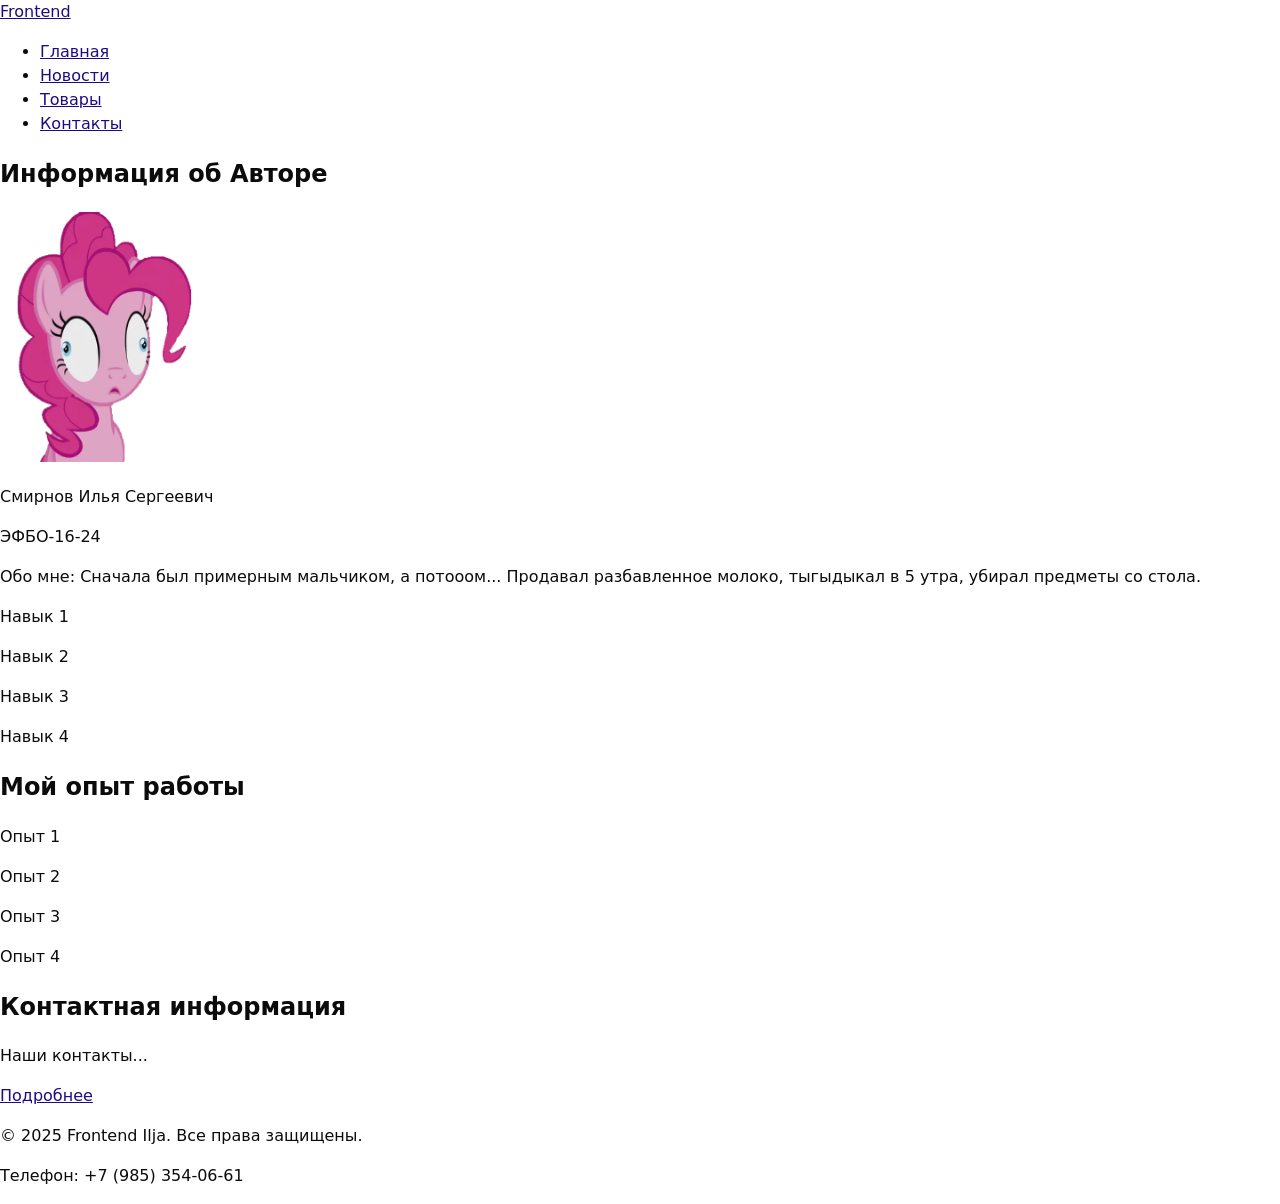
==== index.html @ 1b041d5d "init project" ====
<!DOCTYPE html>
<html lang="ru">
  <head>
    <meta charset="UTF-8" />
    <meta name="viewport" content="width=device-width, initial-scale=1.0" />
    <title>Главная - Front</title>
    <meta
      name="description"
      content="Заглушка описания главной страницы сайта"
    />
    <link rel="icon" href="assets/favicon.ico" type="image/x-icon" />
    <script src="js/main.js"></script>
    <link rel="stylesheet" href="css/styles.css" />
  </head>
  <body>
    <header class="site-header">
      <a href="/">Frontend</a>
      <nav>
        <ul>
          <li><a href="index.html">Главная</a></li>
          <li><a href="news.html">Новости</a></li>
          <li><a href="goods.html">Товары</a></li>
          <li><a href="contacts.html">Контакты</a></li>
        </ul>
      </nav>
    </header>
    <main>
      <section id="services">
        <h2>Информация об Авторе</h2>
        <img
          src="assets/images/Me.png"
          alt="Фото автора"
          width="200"
          height="250"
        />
        <p>Смирнов Илья Сергеевич</p>
        <p>ЭФБО-16-24</p>
        <p>
          Обо мне: Сначала был примерным мальчиком, а потооом... Продавал
          разбавленное молоко, тыгыдыкал в 5 утра, убирал предметы со стола.
        </p>
      </section>

      <section>
        <p>Навык 1</p>
        <p>Навык 2</p>
        <p>Навык 3</p>
        <p>Навык 4</p>
      </section>
      <section>
        <h2>Мой опыт работы</h2>
        <p>Опыт 1</p>
        <p>Опыт 2</p>
        <p>Опыт 3</p>
        <p>Опыт 4</p>
      </section>
      <section id="contacts">
        <h2>Контактная информация</h2>
        <p>Наши контакты...</p>
        <a href="contacts.html">Подробнее</a>
      </section>
    </main>
    <footer>
      <p>&copy; 2025 Frontend Ilja. Все права защищены.</p>
      <p>Телефон: +7 (985) 354-06-61</p>
    </footer>
  </body>
</html>
---- css/styles.css ----
dialog {
  padding: 1.25rem;
  border: none;
  border-radius: 12px;
}
dialog::backdrop {
  background: rgba(0, 0, 0, 0.5);
}

.form-actions {
  display: flex;
  gap: 0.5rem;
  margin-top: 1rem;
}

:root {
  --color-bg: #ffffff;
  --color-fg: #0b0b0b;
  --color-primary: #3711c44f;
  --color-danger: #ff00bf;
  --font-body: system-ui, -apple-system, "Segoe UI", Roboto, Arial, sans-serif;
  --space-1: 4px;
  --space-2: 8px;
  --space-3: 16px;
  --space-4: 24px;
  --space5: 40px;
  --radius: 12px;
  --shadow: 0 1px 2px rgba(0, 0, 0, 0.08), 0 8px 24px rgba(0, 0, 0, 0.08);
  color-scheme: light;
}

body.theme-dark {
  --color-bg: #0b0b0b;
  --color-fg: #f5f5f5;
  --color-muted: #aaa;
  --color-primary: #6aa2ff;
}
a {
  color: var(--color);
}
a:link {
  color: #200a84;
}

a:visited {
  color: #18d3ca;
}

a:hover {
  color: #ffffff;
}

a:active {
  color: #4400ff;
}

:where(a, button, input, select, textarea):focus-visible {
  outline: 2px solid var(--color-primary);
  outline-offset: 2px;
}

:disabled,
[aria-disabled="true"] {
  opacity: 0.6;
  cursor: not-allowed;
}
html {
  scroll-behavior: smooth;
}
:target {
  outline: 2px dashed var(--color-primary);
  outline-offset: 4px;
}

* {
  box-sizing: border-box;
}
html,
body {
  margin: 0;
  padding: 0;
}

body {
  background: var(--color-bg);
  color: var(--color-fg);
  font-family: var(--font-body);
  line-height: 1.5;
}

.container {
  width: min(100% - 2 * var(--space-4), 1120px);
  margin-inline: auto;
}

.section {
  padding-block: var(--space-5);
}

.section__title {
  margin: 0 0 var(--space-3);
}

body.theme-dark {
  color-scheme: dark;
}
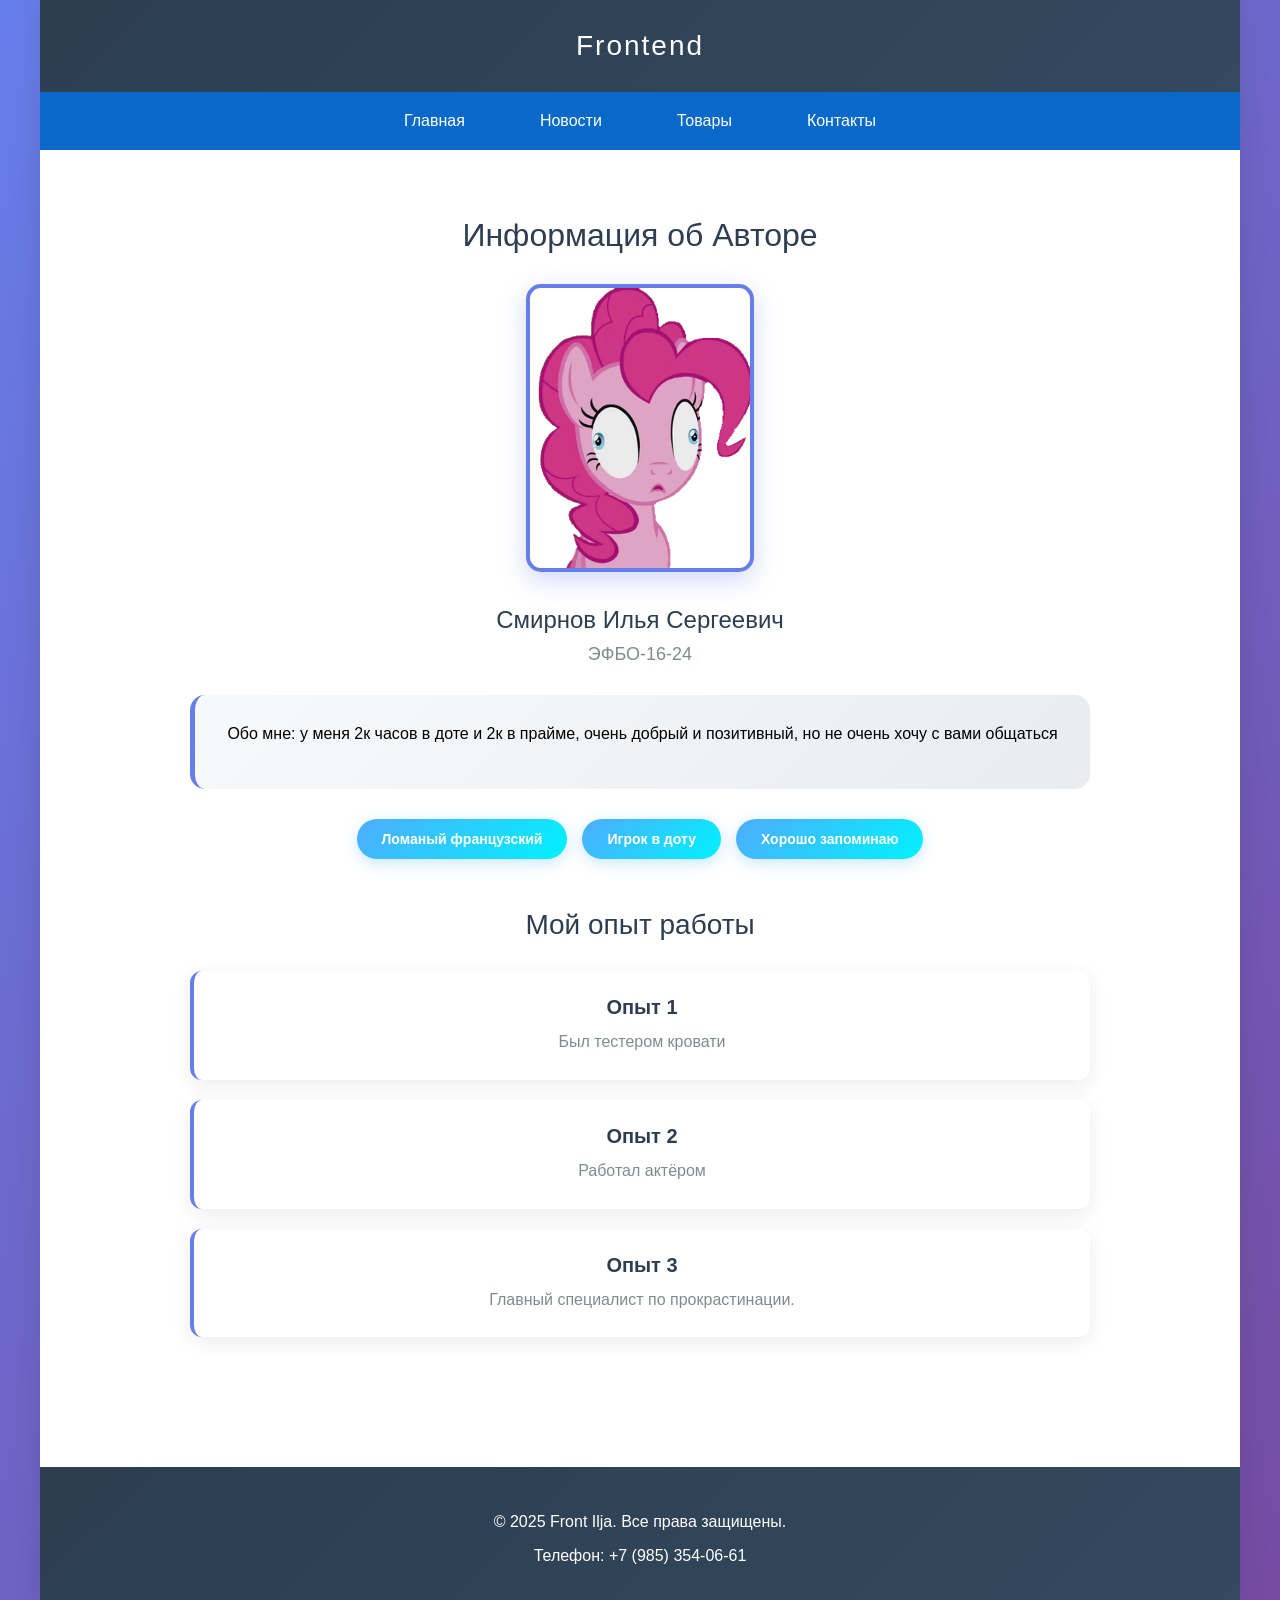
==== commit 6279ac9d: "perfoming practice 8" ====
--- a/index.html
+++ b/index.html
@@ -3,66 +3,77 @@
   <head>
     <meta charset="UTF-8" />
     <meta name="viewport" content="width=device-width, initial-scale=1.0" />
-    <title>Главная - Front</title>
+    <title>Главная - Front Ilja</title>
     <meta
       name="description"
-      content="Заглушка описания главной страницы сайта"
+      content="Сайт Смирнова Ильи"
     />
     <link rel="icon" href="assets/favicon.ico" type="image/x-icon" />
     <script src="js/main.js"></script>
     <link rel="stylesheet" href="css/styles.css" />
   </head>
   <body>
-    <header class="site-header">
-      <a href="/">Frontend</a>
-      <nav>
-        <ul>
-          <li><a href="index.html">Главная</a></li>
-          <li><a href="news.html">Новости</a></li>
-          <li><a href="goods.html">Товары</a></li>
-          <li><a href="contacts.html">Контакты</a></li>
+    <div class="page-container">
+      <div class="logo" href="index.html">Frontend</div>
+      <div class="nav">
+        <ul class="nav-list">
+          <li class="nav-item">
+            <a class="nav-link" href="index.html">Главная</a>
+          </li>
+          <li class="nav-item">
+            <a class="nav-link" href="news.html">Новости</a>
+          </li>
+          <li class="nav-item">
+            <a class="nav-link" href="goods.html">Товары</a>
+          </li>
+          <li class="nav-item">
+            <a class="nav-link" href="contacts.html">Контакты</a>
+          </li>
         </ul>
-      </nav>
-    </header>
-    <main>
-      <section id="services">
-        <h2>Информация об Авторе</h2>
+      </div>
+      <div class="content">
+      <div class="profile-header">
+        <h2 class="profile-title">Информация об Авторе</h2>
         <img
+          class="profile-photo"
           src="assets/images/Me.png"
           alt="Фото автора"
           width="200"
           height="250"
         />
-        <p>Смирнов Илья Сергеевич</p>
-        <p>ЭФБО-16-24</p>
-        <p>
-          Обо мне: Сначала был примерным мальчиком, а потооом... Продавал
-          разбавленное молоко, тыгыдыкал в 5 утра, убирал предметы со стола.
+        <div class="profile-name">Смирнов Илья Сергеевич</div>
+        <div class="profile-group">ЭФБО-16-24</div>
+        <div class="about-me">
+          Обо мне: у меня 2к часов в доте и 2к в прайме, очень добрый и позитивный,           
+            но не очень хочу с вами общаться
         </p>
-      </section>
-
-      <section>
-        <p>Навык 1</p>
-        <p>Навык 2</p>
-        <p>Навык 3</p>
-        <p>Навык 4</p>
-      </section>
-      <section>
-        <h2>Мой опыт работы</h2>
-        <p>Опыт 1</p>
-        <p>Опыт 2</p>
-        <p>Опыт 3</p>
-        <p>Опыт 4</p>
-      </section>
-      <section id="contacts">
-        <h2>Контактная информация</h2>
-        <p>Наши контакты...</p>
-        <a href="contacts.html">Подробнее</a>
-      </section>
-    </main>
-    <footer>
-      <p>&copy; 2025 Frontend Ilja. Все права защищены.</p>
-      <p>Телефон: +7 (985) 354-06-61</p>
-    </footer>
+      </div>
+      <div class="skills-container">
+        <div class="skill-tag">Ломаный французский</div>
+        <div class="skill-tag">Игрок в доту</div>
+        <div class="skill-tag">Хорошо запоминаю</div>
+      </div>
+      <div class="experience-section">
+        <h2 class="section-title">Мой опыт работы</h2>
+        <div class="experience-card">
+          <h3 class="experience-title">Опыт 1</h3>
+          <p class="experience-desc">Был тестером кровати</p>
+        </div>
+        <div class="experience-card">
+          <h3 class="experience-title">Опыт 2</h3>
+          <p class="experience-desc">Работал актёром</p>
+        </div>
+        <div class="experience-card">
+          <h3 class="experience-title">Опыт 3</h3>
+          <p class="experience-desc">Главный специалист по прокрастинации.</p>
+        </div>
+      </div>
+      </div>
+      </div>
+      <div class="footer">
+        <p>&copy; 2025 Front Ilja. Все права защищены.</p>
+        <p>Телефон: +7 (985) 354-06-61</p>
+      </div>
+    </div>
   </body>
-</html>
+</html>
--- a/css/styles.css
+++ b/css/styles.css
@@ -1,106 +1,211 @@
-dialog {
-  padding: 1.25rem;
-  border: none;
+body {
+  font-family: "Segoe UI", Tahoma, Geneva, Verdana, sans-serif;
+  margin: 0;
+  padding: 0;
+  background: linear-gradient(135deg, #667eea 0%, #764ba2 100%);
+  min-height: 100vh;
+}
+.page-container {
+  max-width: 1200px;
+  margin: 0 auto;
+  background: white;
+  min-height: 100vh;
+  box-shadow: 0 0 30px rgba(0, 0, 0, 0.1);
+}
+.logo {
+  background: linear-gradient(135deg, #2c3e50 0%, #34495e 100%);
+  color: white;
+  text-align: center;
+  padding: 30px;
+  font-size: 28px;
+  font-weight: 300;
+  letter-spacing: 2px;
+}
+.nav {
+  background: #0869ca;
+  padding: 20px 0;
+}
+.nav-list {
+  list-style: none;
+  margin: 0;
+  padding: 0;
+  display: flex;
+  justify-content: center;
+  gap: 25px;
+}
+.nav-item {
+  margin: 0;
+}
+.nav-link {
+  color: white;
+  text-decoration: none;
+  padding: 12px 25px;
+  border-radius: 25px;
+  transition: all 0.3s ease;
+  font-weight: 500;
+}
+.nav-link:hover {
+  background: rgba(255, 255, 255, 0.1);
+  transform: translateY(-2px);
+}
+.content {
+  padding: 40px;
+  max-width: 900px;
+  margin: 0 auto;
+}
+.profile-header {
+  text-align: center;
+  margin-bottom: 40px;
+}
+.profile-title {
+  font-size: 32px;
+  color: #2c3e50;
+  margin-bottom: 10px;
+  font-weight: 300;
+}
+.profile-photo {
+  width: 220px;
+  height: 280px;
+  border-radius: 15px;
+  object-fit: cover;
+  margin: 20px auto;
+  border: 4px solid #667eea;
+  box-shadow: 0 8px 25px rgba(102, 126, 234, 0.3);
+}
+.profile-name {
+  font-size: 24px;
+  color: #2c3e50;
+  margin: 10px 0;
+  font-weight: 500;
+}
+.profile-group {
+  font-size: 18px;
+  color: #7f8c8d;
+  margin: 5px 0;
+}
+.about-me {
+  background: linear-gradient(135deg, #f8f9fa 0%, #e9ecef 100%);
+  padding: 25px;
+  border-radius: 15px;
+  margin: 30px 0;
+  border-left: 5px solid #667eea;
+  font-size: 16px;
+  line-height: 1.8;
+}
+.skills-container {
+  display: flex;
+  justify-content: center;
+  flex-wrap: wrap;
+  gap: 15px;
+  margin: 30px 0;
+}
+.skill-tag {
+  background: linear-gradient(135deg, #4facfe 0%, #00f2fe 100%);
+  color: white;
+  padding: 12px 25px;
+  border-radius: 25px;
+  font-weight: 600;
+  font-size: 14px;
+  box-shadow: 0 4px 15px rgba(79, 172, 254, 0.3);
+  transition: all 0.3s ease;
+}
+.skill-tag:hover {
+  transform: translateY(-3px);
+  box-shadow: 0 6px 20px rgba(79, 172, 254, 0.4);
+}
+.experience-section {
+  margin-top: 50px;
+}
+.section-title {
+  font-size: 28px;
+  color: #2c3e50;
+  text-align: center;
+  margin-bottom: 30px;
+  font-weight: 300;
+}
+.experience-card {
+  background: white;
+  padding: 25px;
+  margin: 20px 0;
   border-radius: 12px;
-}
-dialog::backdrop {
-  background: rgba(0, 0, 0, 0.5);
-}
-
-.form-actions {
-  display: flex;
-  gap: 0.5rem;
-  margin-top: 1rem;
-}
-
-:root {
-  --color-bg: #ffffff;
-  --color-fg: #0b0b0b;
-  --color-primary: #3711c44f;
-  --color-danger: #ff00bf;
-  --font-body: system-ui, -apple-system, "Segoe UI", Roboto, Arial, sans-serif;
-  --space-1: 4px;
-  --space-2: 8px;
-  --space-3: 16px;
-  --space-4: 24px;
-  --space5: 40px;
-  --radius: 12px;
-  --shadow: 0 1px 2px rgba(0, 0, 0, 0.08), 0 8px 24px rgba(0, 0, 0, 0.08);
-  color-scheme: light;
-}
-
-body.theme-dark {
-  --color-bg: #0b0b0b;
-  --color-fg: #f5f5f5;
-  --color-muted: #aaa;
-  --color-primary: #6aa2ff;
-}
-a {
-  color: var(--color);
-}
-a:link {
-  color: #200a84;
-}
-
-a:visited {
-  color: #18d3ca;
-}
-
-a:hover {
-  color: #ffffff;
-}
-
-a:active {
-  color: #4400ff;
-}
-
-:where(a, button, input, select, textarea):focus-visible {
-  outline: 2px solid var(--color-primary);
-  outline-offset: 2px;
-}
-
-:disabled,
-[aria-disabled="true"] {
-  opacity: 0.6;
-  cursor: not-allowed;
-}
-html {
-  scroll-behavior: smooth;
-}
-:target {
-  outline: 2px dashed var(--color-primary);
-  outline-offset: 4px;
-}
-
-* {
-  box-sizing: border-box;
-}
-html,
-body {
-  margin: 0;
-  padding: 0;
-}
-
-body {
-  background: var(--color-bg);
-  color: var(--color-fg);
-  font-family: var(--font-body);
-  line-height: 1.5;
-}
-
-.container {
-  width: min(100% - 2 * var(--space-4), 1120px);
-  margin-inline: auto;
-}
-
-.section {
-  padding-block: var(--space-5);
-}
-
-.section__title {
-  margin: 0 0 var(--space-3);
-}
-
-body.theme-dark {
-  color-scheme: dark;
-}
+  box-shadow: 0 5px 20px rgba(0, 0, 0, 0.08);
+  border-left: 4px solid #667eea;
+  transition: transform 0.3s ease;
+}
+.experience-card:hover {
+  transform: translateX(5px);
+}
+.experience-title {
+  font-size: 20px;
+  color: #2c3e50;
+  margin: 0 0 10px 0;
+  font-weight: 600;
+}
+.experience-desc {
+  color: #7f8c8d;
+  line-height: 1.6;
+  margin: 0;
+}
+.footer {
+  background: linear-gradient(135deg, #2c3e50 0%, #34495e 100%);
+  color: white;
+  text-align: center;
+  padding: 30px;
+  margin-top: 50px;
+}
+.news-card {
+  background: linear-gradient(135deg, #f8f9fa 0%, #e9ecef 100%);
+  padding: 25px;
+  border-radius: 15px;
+  margin: 30px;
+  border-left: 5px solid #667eea;
+  font-size: 16px;
+  line-height: 1.8;
+}
+.good-photo {
+  width: 220px;
+  height: 280px;
+  border-radius: 15px;
+  object-fit: cover;
+  margin: 20px auto;
+  border: 4px solid #667eea;
+  box-shadow: 0 8px 25px rgba(102, 126, 234, 0.3);
+}
+.good-price {
+  font-size: 18px;
+  color: rgb(153, 17, 17);
+}
+.good-card {
+  width: 220px;
+  border-bottom: 2px solid rgb(0, 113, 165);
+}
+.pochta {
+  background: linear-gradient(135deg, #f8f9fa 0%, #e9ecef 100%);
+  padding: 25px;
+  border-radius: 15px;
+  margin: 30px;
+  border-left: 5px solid #667eea;
+  font-size: 16px;
+  line-height: 1.8;
+}
+.telephone {
+  background: linear-gradient(135deg, #f8f9fa 0%, #e9ecef 100%);
+  padding: 25px;
+  border-radius: 15px;
+  margin: 30px;
+  border-left: 5px solid #667eea;
+  font-size: 16px;
+  line-height: 1.8;
+}
+.contact-title {
+  font-size: 20px;
+  color: #2c3e50;
+  margin: 0 0 10px 0;
+  font-weight: 600;
+}
+.main-title {
+  font-size: 20px;
+  color: #2c3e50;
+  margin: 0 0 10px 0;
+  font-weight: 600;
+}
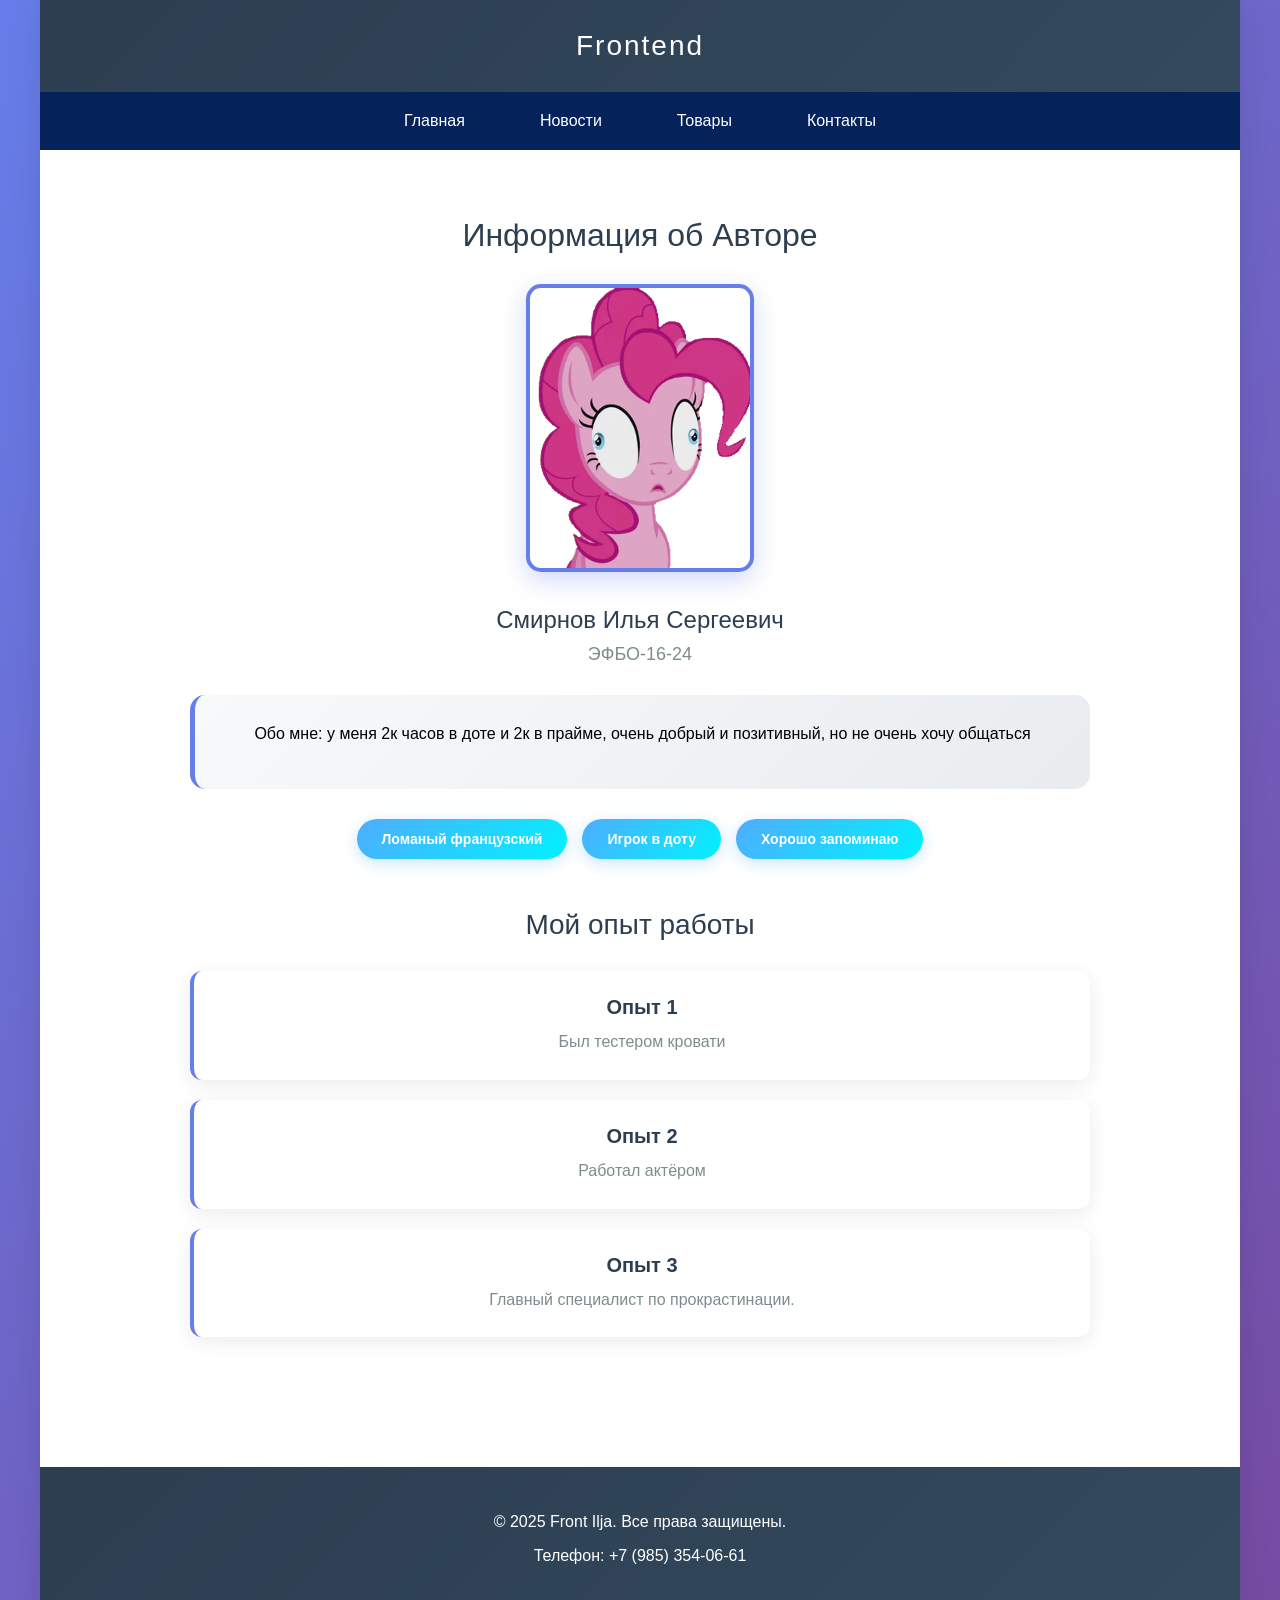
==== commit 92a4334f: "change about" ====
--- a/index.html
+++ b/index.html
@@ -45,7 +45,7 @@
         <div class="profile-group">ЭФБО-16-24</div>
         <div class="about-me">
           Обо мне: у меня 2к часов в доте и 2к в прайме, очень добрый и позитивный,           
-            но не очень хочу с вами общаться
+            но не очень хочу общаться
         </p>
       </div>
       <div class="skills-container">
--- a/css/styles.css
+++ b/css/styles.css
@@ -22,7 +22,7 @@
   letter-spacing: 2px;
 }
 .nav {
-  background: #0869ca;
+  background: #06225a;
   padding: 20px 0;
 }
 .nav-list {
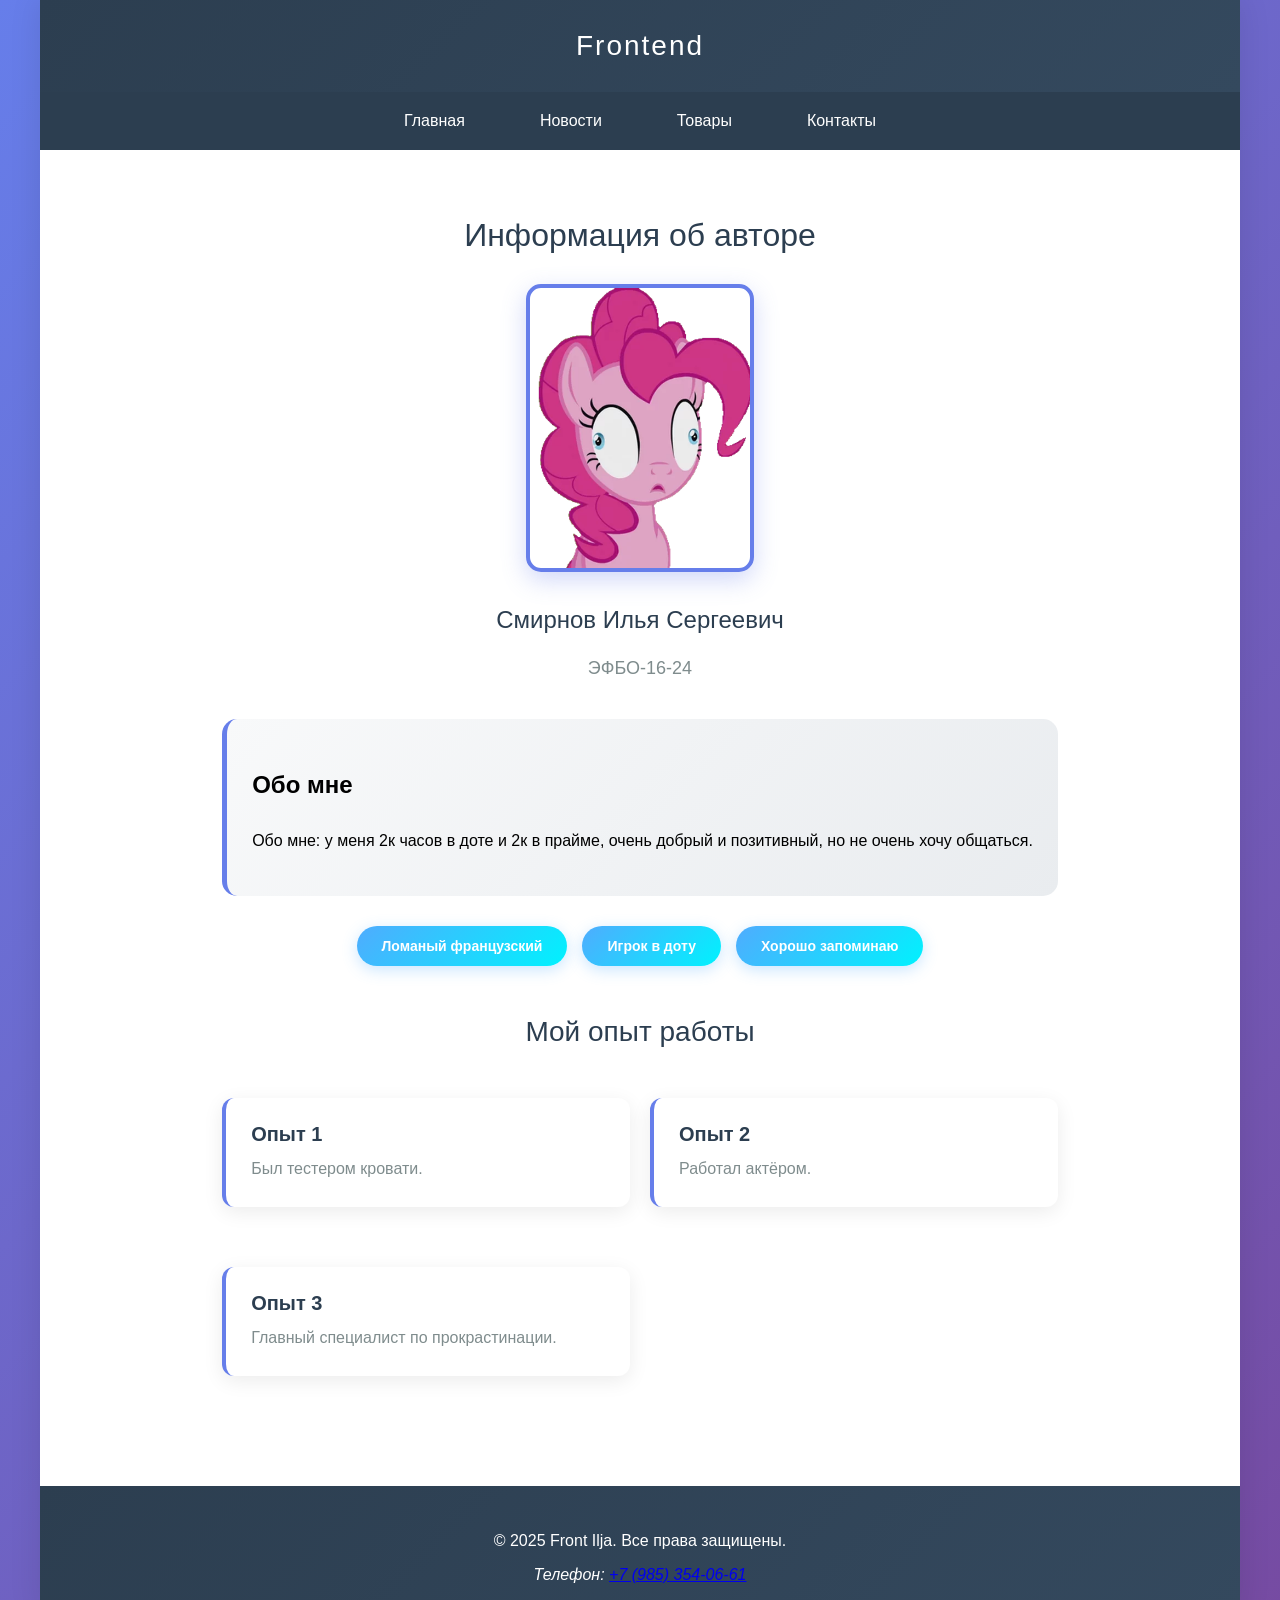
==== commit d47910b7: "update PR 9-10" ====
--- a/index.html
+++ b/index.html
@@ -3,22 +3,20 @@
   <head>
     <meta charset="UTF-8" />
     <meta name="viewport" content="width=device-width, initial-scale=1.0" />
-    <title>Главная - Front Ilja</title>
-    <meta
-      name="description"
-      content="Сайт Смирнова Ильи"
-    />
+    <title>Главная — Front Ilja</title>
+    <meta name="description" content="Сайт Смирнова Ильи" />
     <link rel="icon" href="assets/favicon.ico" type="image/x-icon" />
-    <script src="js/main.js"></script>
+    <script src="js/main.js" defer></script>
     <link rel="stylesheet" href="css/styles.css" />
   </head>
+
   <body>
     <div class="page-container">
-      <div class="logo" href="index.html">Frontend</div>
-      <div class="nav">
+      <header class="logo" href="index.html">Frontend</header>
+      <nav class="nav" aria-label="Основная навигация">
         <ul class="nav-list">
           <li class="nav-item">
-            <a class="nav-link" href="index.html">Главная</a>
+            <a class="nav-link" href="index.html" aria-current="page">Главная</a>
           </li>
           <li class="nav-item">
             <a class="nav-link" href="news.html">Новости</a>
@@ -30,50 +28,61 @@
             <a class="nav-link" href="contacts.html">Контакты</a>
           </li>
         </ul>
-      </div>
-      <div class="content">
-      <div class="profile-header">
-        <h2 class="profile-title">Информация об Авторе</h2>
-        <img
-          class="profile-photo"
-          src="assets/images/Me.png"
-          alt="Фото автора"
-          width="200"
-          height="250"
-        />
-        <div class="profile-name">Смирнов Илья Сергеевич</div>
-        <div class="profile-group">ЭФБО-16-24</div>
-        <div class="about-me">
-          Обо мне: у меня 2к часов в доте и 2к в прайме, очень добрый и позитивный,           
-            но не очень хочу общаться
-        </p>
-      </div>
-      <div class="skills-container">
-        <div class="skill-tag">Ломаный французский</div>
-        <div class="skill-tag">Игрок в доту</div>
-        <div class="skill-tag">Хорошо запоминаю</div>
-      </div>
-      <div class="experience-section">
-        <h2 class="section-title">Мой опыт работы</h2>
-        <div class="experience-card">
-          <h3 class="experience-title">Опыт 1</h3>
-          <p class="experience-desc">Был тестером кровати</p>
-        </div>
-        <div class="experience-card">
-          <h3 class="experience-title">Опыт 2</h3>
-          <p class="experience-desc">Работал актёром</p>
-        </div>
-        <div class="experience-card">
-          <h3 class="experience-title">Опыт 3</h3>
-          <p class="experience-desc">Главный специалист по прокрастинации.</p>
-        </div>
-      </div>
-      </div>
-      </div>
-      <div class="footer">
+      </nav>
+
+      <main class="content">
+        <article class="profile-header">
+          <h1 class="profile-title">Информация об авторе</h1>
+          <img
+            class="profile-photo"
+            src="assets/images/Me.png"
+            alt="Фотография автора сайта"
+            width="200"
+            height="250"
+          />
+          <h2 class="profile-name">Смирнов Илья Сергеевич</p>
+          <p class="profile-group">ЭФБО-16-24</p>
+        </article>
+
+        <section class="about-me">
+          <h2>Обо мне</h2>
+          <p>
+            Обо мне: у меня 2к часов в доте и 2к в прайме, очень добрый и
+            позитивный, но не очень хочу общаться.
+          </p>
+        </section>
+
+        <section class="skills-container">
+          <div class="skill-tag">Ломаный французский</div>
+          <div class="skill-tag">Игрок в доту</div>
+          <div class="skill-tag">Хорошо запоминаю</div>
+        </section>
+
+        <section class="experience-section">
+          <h2 class="section-title">Мой опыт работы</h2>
+          <div class="experience-grid">
+            <article class="experience-card">
+              <h3 class="experience-title">Опыт 1</h3>
+              <p class="experience-desc">Был тестером кровати.</p>
+            </article>
+            <article class="experience-card">
+              <h3 class="experience-title">Опыт 2</h3>
+              <p class="experience-desc">Работал актёром.</p>
+            </article>
+            <article class="experience-card">
+              <h3 class="experience-title">Опыт 3</h3>
+              <p class="experience-desc">Главный специалист по прокрастинации.</p>
+            </article>
+          </div>
+        </section>
+      </main>
+
+      <footer class="footer">
         <p>&copy; 2025 Front Ilja. Все права защищены.</p>
-        <p>Телефон: +7 (985) 354-06-61</p>
-      </div>
+        <address>
+          Телефон: <a href="tel:+79853540661">+7 (985) 354-06-61</a>
+        </address>
+      </footer>
     </div>
   </body>
-</html>+</html>
--- a/css/styles.css
+++ b/css/styles.css
@@ -11,6 +11,13 @@
   background: white;
   min-height: 100vh;
   box-shadow: 0 0 30px rgba(0, 0, 0, 0.1);
+  display: grid;
+  grid-template-rows: auto auto 1fr auto;
+  grid-template-areas:
+    "header"
+    "nav"
+    "main"
+    "footer";
 }
 .logo {
   background: linear-gradient(135deg, #2c3e50 0%, #34495e 100%);
@@ -20,10 +27,12 @@
   font-size: 28px;
   font-weight: 300;
   letter-spacing: 2px;
+  grid-area: header;
 }
 .nav {
-  background: #06225a;
+  background: #2c3e50;
   padding: 20px 0;
+  grid-area: nav;
 }
 .nav-list {
   list-style: none;
@@ -48,10 +57,12 @@
   background: rgba(255, 255, 255, 0.1);
   transform: translateY(-2px);
 }
-.content {
+main.content {
   padding: 40px;
+  min-width: 800px;
   max-width: 900px;
   margin: 0 auto;
+  grid-area: main;
 }
 .profile-header {
   text-align: center;
@@ -99,6 +110,12 @@
   gap: 15px;
   margin: 30px 0;
 }
+.skills-grid {
+  display: grid;
+  grid-template-columns: repeat(auto-fit, minmax(150px, 1fr));
+  gap: 15px;
+  margin: 20px;
+}
 .skill-tag {
   background: linear-gradient(135deg, #4facfe 0%, #00f2fe 100%);
   color: white;
@@ -108,6 +125,7 @@
   font-size: 14px;
   box-shadow: 0 4px 15px rgba(79, 172, 254, 0.3);
   transition: all 0.3s ease;
+  text-align: center;
 }
 .skill-tag:hover {
   transform: translateY(-3px);
@@ -122,6 +140,11 @@
   text-align: center;
   margin-bottom: 30px;
   font-weight: 300;
+}
+.experience-grid {
+  display: grid;
+  grid-template-columns: repeat(auto-fit, minmax(300px, 1fr));
+  gap: 20px;
 }
 .experience-card {
   background: white;
@@ -146,14 +169,106 @@
   line-height: 1.6;
   margin: 0;
 }
-.footer {
-  background: linear-gradient(135deg, #2c3e50 0%, #34495e 100%);
+.news-container {
+  display: grid;
+  gap: 25px;
+}
+.news-card {
+  background: white;
+  padding: 30px;
+  border-radius: 15px;
+  box-shadow: 0 5px 20px rgba(0, 0, 0, 0.08);
+  border-left: 4px solid #667eea;
+}
+.news-title {
+  font-size: 24px;
+  color: #2c3e50;
+  margin: 0 0 10px 0;
+  font-weight: 600;
+}
+.news-meta {
+  color: #95a5a6;
+  font-size: 14px;
+  margin: 0 0 15px 0;
+}
+.news-text {
+  color: #34495e;
+  line-height: 1.7;
+  margin: 0;
+}
+.goods-grid {
+  display: grid;
+  grid-template-columns: repeat(auto-fit, minmax(280px, 1fr));
+  gap: 30px;
+  margin-top: 30px;
+}
+.good-photo {
+  width: 200px;
+  height: 250px;
+  border-radius: 10px;
+  object-fit: cover;
+  margin-bottom: 20px;
+  border: 3px solid #f8f9fa;
+}
+.good-name {
+  font-size: 18px;
+  color: #2c3e50;
+  margin: 10px 0;
+  font-weight: 600;
+}
+
+.good-price {
+  font-size: 20px;
+  color: #e74c3c;
+  font-weight: 700;
+  margin: 5px 0;
+}
+
+.good-card {
+  background: white;
+  padding: 25px;
+  border-radius: 15px;
+  text-align: center;
+  box-shadow: 0 5px 20px rgba(0, 0, 0, 0.08);
+  transition: transform 0.3s ease;
+}
+.good-card:hover {
+  transform: translateY(-5px);
+}
+.contacts-grid {
+  display: grid;
+  grid-template-columns: repeat(auto-fit, minmax(280px, 1fr));
+  gap: 30px;
+  margin-top: 30px;
+}
+.contacts-container {
+  text-align: center;
+}
+.contact-info {
+  background: linear-gradient(135deg, #f8f9fa 0%, #e9ecef 100%);
+  padding: 25px;
+  margin: 20px 0;
+  border-radius: 15px;
+  font-size: 18px;
+  color: #2c3e50;
+}
+.contact-button {
+  background: linear-gradient(135deg, #667eea 0%, #764ba2 100%);
   color: white;
-  text-align: center;
-  padding: 30px;
-  margin-top: 50px;
-}
-.news-card {
+  border: none;
+  padding: 15px 40px;
+  font-size: 16px;
+  border-radius: 30px;
+  cursor: pointer;
+  margin-top: 20px;
+  font-weight: 600;
+  transition: all 0.3s ease;
+}
+.contact-button:hover {
+  transform: translateY(-2px);
+  box-shadow: 0 8px 25px rgba(102, 126, 234, 0.4);
+}
+.pochta {
   background: linear-gradient(135deg, #f8f9fa 0%, #e9ecef 100%);
   padding: 25px;
   border-radius: 15px;
@@ -162,24 +277,7 @@
   font-size: 16px;
   line-height: 1.8;
 }
-.good-photo {
-  width: 220px;
-  height: 280px;
-  border-radius: 15px;
-  object-fit: cover;
-  margin: 20px auto;
-  border: 4px solid #667eea;
-  box-shadow: 0 8px 25px rgba(102, 126, 234, 0.3);
-}
-.good-price {
-  font-size: 18px;
-  color: rgb(153, 17, 17);
-}
-.good-card {
-  width: 220px;
-  border-bottom: 2px solid rgb(0, 113, 165);
-}
-.pochta {
+.telephone {
   background: linear-gradient(135deg, #f8f9fa 0%, #e9ecef 100%);
   padding: 25px;
   border-radius: 15px;
@@ -188,15 +286,6 @@
   font-size: 16px;
   line-height: 1.8;
 }
-.telephone {
-  background: linear-gradient(135deg, #f8f9fa 0%, #e9ecef 100%);
-  padding: 25px;
-  border-radius: 15px;
-  margin: 30px;
-  border-left: 5px solid #667eea;
-  font-size: 16px;
-  line-height: 1.8;
-}
 .contact-title {
   font-size: 20px;
   color: #2c3e50;
@@ -209,3 +298,156 @@
   margin: 0 0 10px 0;
   font-weight: 600;
 }
+.footer {
+  background: linear-gradient(135deg, #2c3e50 0%, #34495e 100%);
+  color: white;
+  text-align: center;
+  padding: 30px;
+  margin-top: 50px;
+  grid-area: footer;
+}
+@media (max-width: 768px) {
+  .nav-list {
+    flex-direction: column;
+    gap: 10px;
+  }
+
+  .skills-grid {
+    grid-template-columns: 1fr;
+  }
+
+  .experience-grid {
+    grid-template-columns: 1fr;
+  }
+
+  main.content {
+    padding: 20px;
+  }
+}
+
+dialog::backdrop {
+  background: rgba(0, 0, 0, 0.6);
+  animation: fadeIn 0.3s ease;
+}
+dialog {
+  border: none;
+  border-radius: 12px;
+  padding: 0;
+  box-shadow: 0 10px 30px rgba(0, 0, 0, 0.3);
+  animation: slideIn 0.3s ease;
+  max-width: 520px;
+  width: 90vw;
+  max-height: 90vh;
+  overflow-y: auto;
+}
+.modal-header {
+  background: linear-gradient(135deg, #2c3e50 0%, #34495e 100%);
+  color: #fff;
+  padding: 1.5rem;
+  border-radius: 12px 12px 0 0;
+}
+.modal-header h2 {
+  margin: 0;
+  color: #fff;
+  font-size: 1.5rem;
+  font-weight: 600;
+}
+.modal-content {
+  padding: 1.5rem 2rem;
+  background: #fff;
+  border-radius: 0 0 12px 12px;
+}
+.form-group {
+  margin-bottom: 1rem;
+}
+.form-group label {
+  display: block;
+  margin-bottom: 0.5rem;
+  font-weight: 600;
+  color: #2c3e50;
+}
+.form-group input,
+.form-group select,
+.form-group textarea {
+  width: 100%;
+  padding: 0.75rem;
+  border: 2px solid #e9ecef;
+  border-radius: 6px;
+  font-size: 1rem;
+  transition: border-color 0.3s ease;
+  box-sizing: border-box;
+}
+.form-group input:focus,
+.form-group select:focus,
+.form-group textarea:focus {
+  outline: none;
+  border-color: #667eea;
+}
+.form-group textarea {
+  min-height: 120px;
+  resize: vertical;
+}
+.modal-actions {
+  display: flex;
+  gap: 1rem;
+  justify-content: flex-end;
+  margin-top: 1.25rem;
+}
+.btn {
+  padding: 0.75rem 1.5rem;
+  border: none;
+  border-radius: 6px;
+  cursor: pointer;
+  font-size: 1rem;
+  transition: all 0.3s ease;
+  font-weight: 600;
+}
+.btn-primary {
+  background: linear-gradient(135deg, #667eea 0%, #764ba2 100%);
+  color: #fff;
+}
+.btn-primary:hover {
+  transform: translateY(-2px);
+  box-shadow: 0 5px 15px rgba(102, 126, 234, 0.4);
+}
+.btn-secondary {
+  background: #f8f9fa;
+  color: #2c3e50;
+  border: 2px solid #e9ecef;
+}
+.btn-secondary:hover {
+  background: #e9ecef;
+}
+.required {
+  color: #e74c3c;
+}
+@keyframes fadeIn {
+  from {
+    opacity: 0;
+  }
+  to {
+    opacity: 1;
+  }
+}
+@keyframes slideIn {
+  from {
+    opacity: 0;
+    transform: translateY(-50px) scale(0.92);
+  }
+  to {
+    opacity: 1;
+    transform: translateY(0) scale(1);
+  }
+}
+@media (max-width: 600px) {
+  dialog {
+    margin: 1rem;
+    width: calc(100vw - 2rem);
+  }
+  .modal-actions {
+    flex-direction: column;
+  }
+  .btn {
+    width: 100%;
+  }
+}
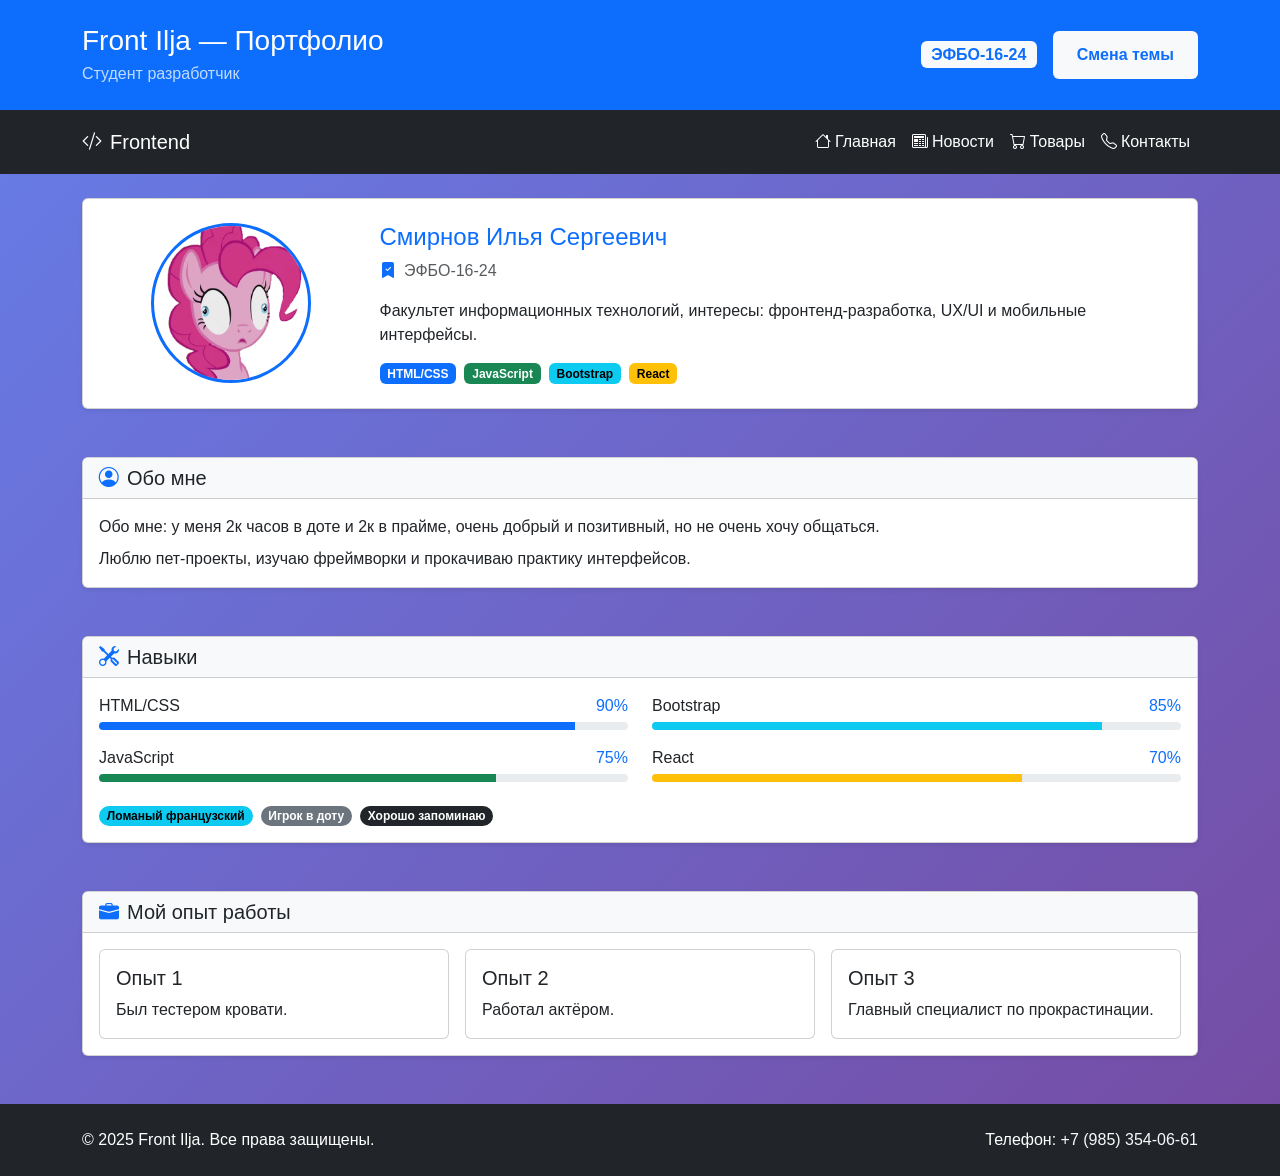
==== commit 06be0921: "update PR 11-12" ====
--- a/index.html
+++ b/index.html
@@ -2,87 +2,269 @@
 <html lang="ru">
   <head>
     <meta charset="UTF-8" />
-    <meta name="viewport" content="width=device-width, initial-scale=1.0" />
+    <meta name="viewport" content="width=device-width, initial-scale=1" />
     <title>Главная — Front Ilja</title>
-    <meta name="description" content="Сайт Смирнова Ильи" />
-    <link rel="icon" href="assets/favicon.ico" type="image/x-icon" />
+
+    <link
+      href="https://cdn.jsdelivr.net/npm/bootstrap@5.3.2/dist/css/bootstrap.min.css"
+      rel="stylesheet"
+    />
+
+    <link
+      href="https://cdn.jsdelivr.net/npm/bootstrap-icons@1.11.3/font/bootstrap-icons.css"
+      rel="stylesheet"
+    />
+
+    <link rel="stylesheet" href="css/styles.css" />
     <script src="js/main.js" defer></script>
-    <link rel="stylesheet" href="css/styles.css" />
   </head>
-
-  <body>
-    <div class="page-container">
-      <header class="logo" href="index.html">Frontend</header>
-      <nav class="nav" aria-label="Основная навигация">
-        <ul class="nav-list">
-          <li class="nav-item">
-            <a class="nav-link" href="index.html" aria-current="page">Главная</a>
-          </li>
-          <li class="nav-item">
-            <a class="nav-link" href="news.html">Новости</a>
-          </li>
-          <li class="nav-item">
-            <a class="nav-link" href="goods.html">Товары</a>
-          </li>
-          <li class="nav-item">
-            <a class="nav-link" href="contacts.html">Контакты</a>
-          </li>
-        </ul>
-      </nav>
-
-      <main class="content">
-        <article class="profile-header">
-          <h1 class="profile-title">Информация об авторе</h1>
-          <img
-            class="profile-photo"
-            src="assets/images/Me.png"
-            alt="Фотография автора сайта"
-            width="200"
-            height="250"
-          />
-          <h2 class="profile-name">Смирнов Илья Сергеевич</p>
-          <p class="profile-group">ЭФБО-16-24</p>
-        </article>
-
-        <section class="about-me">
-          <h2>Обо мне</h2>
-          <p>
-            Обо мне: у меня 2к часов в доте и 2к в прайме, очень добрый и
-            позитивный, но не очень хочу общаться.
-          </p>
-        </section>
-
-        <section class="skills-container">
-          <div class="skill-tag">Ломаный французский</div>
-          <div class="skill-tag">Игрок в доту</div>
-          <div class="skill-tag">Хорошо запоминаю</div>
-        </section>
-
-        <section class="experience-section">
-          <h2 class="section-title">Мой опыт работы</h2>
-          <div class="experience-grid">
-            <article class="experience-card">
-              <h3 class="experience-title">Опыт 1</h3>
-              <p class="experience-desc">Был тестером кровати.</p>
-            </article>
-            <article class="experience-card">
-              <h3 class="experience-title">Опыт 2</h3>
-              <p class="experience-desc">Работал актёром.</p>
-            </article>
-            <article class="experience-card">
-              <h3 class="experience-title">Опыт 3</h3>
-              <p class="experience-desc">Главный специалист по прокрастинации.</p>
-            </article>
-          </div>
-        </section>
-      </main>
-
-      <footer class="footer">
-        <p>&copy; 2025 Front Ilja. Все права защищены.</p>
-        <address>
-          Телефон: <a href="tel:+79853540661">+7 (985) 354-06-61</a>
-        </address>
-      </footer>
-    </div>
+  <body class="bg-light">
+    <header class="bg-primary text-white py-4">
+      <div
+        class="container d-flex flex-wrap justify-content-between align-items-center gap-3"
+      >
+        <div>
+          <h1 class="h3 mb-1">Front Ilja — Портфолио</h1>
+          <p class="mb-0 opacity-75">Студент разработчик</p>
+        </div>
+        <div class="d-flex align-items-center gap-3">
+          <span class="badge bg-light text-primary fs-6">ЭФБО-16-24</span>
+          <button
+            id="theme-toggle"
+            class="btn btn-light text-primary fw-semibold"
+          >
+            Смена темы
+          </button>
+        </div>
+      </div>
+    </header>
+
+    <nav class="navbar navbar-expand-lg navbar-dark bg-dark">
+      <div class="container">
+        <a
+          class="navbar-brand d-flex align-items-center gap-2"
+          href="index.html"
+        >
+          <i class="bi bi-code-slash"></i> Frontend
+        </a>
+        <button
+          class="navbar-toggler"
+          type="button"
+          data-bs-toggle="collapse"
+          data-bs-target="#mainNav"
+        >
+          <span class="navbar-toggler-icon"></span>
+        </button>
+
+        <div class="collapse navbar-collapse" id="mainNav">
+          <ul class="navbar-nav ms-auto">
+            <li class="nav-item">
+              <a class="nav-link active" href="index.html"
+                ><i class="bi bi-house me-1"></i>Главная</a
+              >
+            </li>
+            <li class="nav-item">
+              <a class="nav-link" href="news.html"
+                ><i class="bi bi-newspaper me-1"></i>Новости</a
+              >
+            </li>
+            <li class="nav-item">
+              <a class="nav-link" href="goods.html"
+                ><i class="bi bi-cart me-1"></i>Товары</a
+              >
+            </li>
+            <li class="nav-item">
+              <a class="nav-link" href="contacts.html"
+                ><i class="bi bi-telephone me-1"></i>Контакты</a
+              >
+            </li>
+          </ul>
+        </div>
+      </div>
+    </nav>
+
+    <main class="container my-4">
+      <section class="mb-5">
+        <div class="card shadow-sm">
+          <div class="card-body p-4">
+            <div class="row align-items-center">
+              <div class="col-md-3 text-center mb-3 mb-md-0">
+                <img
+                  src="assets/images/Me.png"
+                  alt="Фото автора"
+                  class="img-fluid rounded-circle border border-3 border-primary"
+                  style="width: 160px; height: 160px; object-fit: cover"
+                />
+              </div>
+              <div class="col-md-9">
+                <h2 class="h4 text-primary mb-2">Смирнов Илья Сергеевич</h2>
+                <p class="text-muted mb-3">
+                  <i class="bi bi-bookmark-check-fill text-primary me-1"></i>
+                  ЭФБО-16-24
+                </p>
+                <p class="mb-3">
+                  Факультет информационных технологий, интересы:
+                  фронтенд-разработка, UX/UI и мобильные интерфейсы.
+                </p>
+                <div class="d-flex flex-wrap gap-2">
+                  <span class="badge text-bg-primary">HTML/CSS</span>
+                  <span class="badge text-bg-success">JavaScript</span>
+                  <span class="badge text-bg-info">Bootstrap</span>
+                  <span class="badge text-bg-warning">React</span>
+                </div>
+              </div>
+            </div>
+          </div>
+        </div>
+      </section>
+
+      <section class="mb-5">
+        <div class="card shadow-sm">
+          <div class="card-header bg-light">
+            <h3 class="h5 mb-0">
+              <i class="bi bi-person-circle text-primary me-2"></i>Обо мне
+            </h3>
+          </div>
+          <div class="card-body">
+            <p class="mb-2">
+              Обо мне: у меня 2к часов в доте и 2к в прайме, очень добрый и
+              позитивный, но не очень хочу общаться.
+            </p>
+            <p class="mb-0">
+              Люблю пет-проекты, изучаю фреймворки и прокачиваю практику
+              интерфейсов.
+            </p>
+          </div>
+        </div>
+      </section>
+
+      <section class="mb-5">
+        <div class="card shadow-sm">
+          <div class="card-header bg-light">
+            <h3 class="h5 mb-0">
+              <i class="bi bi-tools text-primary me-2"></i>Навыки
+            </h3>
+          </div>
+          <div class="card-body">
+            <div class="row g-4">
+              <div class="col-md-6">
+                <div>
+                  <div class="d-flex justify-content-between mb-1">
+                    <span>HTML/CSS</span><span class="text-primary">90%</span>
+                  </div>
+                  <div class="progress" style="height: 8px">
+                    <div
+                      class="progress-bar bg-primary"
+                      style="width: 90%"
+                    ></div>
+                  </div>
+                </div>
+                <div class="mt-3">
+                  <div class="d-flex justify-content-between mb-1">
+                    <span>JavaScript</span><span class="text-primary">75%</span>
+                  </div>
+                  <div class="progress" style="height: 8px">
+                    <div
+                      class="progress-bar bg-success"
+                      style="width: 75%"
+                    ></div>
+                  </div>
+                </div>
+              </div>
+              <div class="col-md-6">
+                <div>
+                  <div class="d-flex justify-content-between mb-1">
+                    <span>Bootstrap</span><span class="text-primary">85%</span>
+                  </div>
+                  <div class="progress" style="height: 8px">
+                    <div class="progress-bar bg-info" style="width: 85%"></div>
+                  </div>
+                </div>
+                <div class="mt-3">
+                  <div class="d-flex justify-content-between mb-1">
+                    <span>React</span><span class="text-primary">70%</span>
+                  </div>
+                  <div class="progress" style="height: 8px">
+                    <div
+                      class="progress-bar bg-warning"
+                      style="width: 70%"
+                    ></div>
+                  </div>
+                </div>
+              </div>
+            </div>
+
+            <div class="mt-4 d-flex flex-wrap gap-2">
+              <span class="badge rounded-pill text-bg-info"
+                >Ломаный французский</span
+              >
+              <span class="badge rounded-pill text-bg-secondary"
+                >Игрок в доту</span
+              >
+              <span class="badge rounded-pill text-bg-dark"
+                >Хорошо запоминаю</span
+              >
+            </div>
+          </div>
+        </div>
+      </section>
+
+      <section class="mb-5">
+        <div class="card shadow-sm">
+          <div class="card-header bg-light">
+            <h3 class="h5 mb-0">
+              <i class="bi bi-briefcase-fill text-primary me-2"></i>Мой опыт
+              работы
+            </h3>
+          </div>
+          <div class="card-body">
+            <div class="row g-3">
+              <div class="col-md-4">
+                <div class="card h-100">
+                  <div class="card-body">
+                    <h5 class="card-title">Опыт 1</h5>
+                    <p class="card-text">Был тестером кровати.</p>
+                  </div>
+                </div>
+              </div>
+              <div class="col-md-4">
+                <div class="card h-100">
+                  <div class="card-body">
+                    <h5 class="card-title">Опыт 2</h5>
+                    <p class="card-text">Работал актёром.</p>
+                  </div>
+                </div>
+              </div>
+              <div class="col-md-4">
+                <div class="card h-100">
+                  <div class="card-body">
+                    <h5 class="card-title">Опыт 3</h5>
+                    <p class="card-text">
+                      Главный специалист по прокрастинации.
+                    </p>
+                  </div>
+                </div>
+              </div>
+            </div>
+          </div>
+        </div>
+      </section>
+    </main>
+
+    <footer class="bg-dark text-white py-4 mt-5">
+      <div
+        class="container d-flex flex-wrap justify-content-between align-items-center gap-3"
+      >
+        <p class="mb-0">&copy; 2025 Front Ilja. Все права защищены.</p>
+        <p class="mb-0">
+          Телефон:
+          <a class="link-light text-decoration-none" href="tel:+79853540661"
+            >+7 (985) 354-06-61</a
+          >
+        </p>
+      </div>
+    </footer>
+
+    <script src="https://cdn.jsdelivr.net/npm/bootstrap@5.3.2/dist/js/bootstrap.bundle.min.js"></script>
   </body>
 </html>
--- a/css/styles.css
+++ b/css/styles.css
@@ -1,14 +1,98 @@
+:root {
+  --color-main: #2c3e50;
+  --color-accent: #667eea;
+  --color-accent-2: #764ba2;
+  --color-light: #f8f9fa;
+  --color-dark: #34495e;
+  --color-text: #2c3e50;
+  --color-white: #ffffff;
+  --color-news-meta: #95a5a6;
+  --color-danger: #e74c3c;
+
+  --gradient-main: linear-gradient(135deg, #2c3e50 0%, #34495e 100%);
+  --gradient-accent: linear-gradient(135deg, #667eea 0%, #764ba2 100%);
+  --gradient-light: linear-gradient(135deg, #f8f9fa 0%, #e9ecef 100%);
+  --gradient-skill: linear-gradient(135deg, #4facfe 0%, #00f2fe 100%);
+
+  --shadow: 0 5px 20px rgba(0, 0, 0, 0.08);
+  --radius: 12px;
+
+  --space-sm: 10px;
+  --space-md: 20px;
+  --space-lg: 30px;
+}
+
+body.dark-theme {
+  --color-main: #222831;
+  --color-dark: #2a2f3a;
+  --color-light: #1b1f27;
+  --color-white: #262b34;
+  --color-text: #ffffff;
+  --color-news-meta: #cbd5e1;
+
+  --color-accent: #4f46e5;
+  --color-accent-2: #6366f1;
+
+  --gradient-main: linear-gradient(135deg, #1f2937 0%, #111827 100%);
+  --gradient-accent: linear-gradient(135deg, #4f46e5 0%, #6366f1 100%);
+  --gradient-light: linear-gradient(135deg, #0f172a 0%, #111827 100%);
+  --gradient-skill: linear-gradient(135deg, #2563eb 0%, #38bdf8 100%);
+
+  --shadow: 0 2px 6px rgba(0, 0, 0, 0.5);
+}
+
+.theme-toggle__button {
+  background: var(--color-accent);
+  color: var(--color-white);
+  border: none;
+  padding: var(--space-sm) var(--space-md);
+  border-radius: 999px;
+  cursor: pointer;
+  font-size: 14px;
+  font-weight: 600;
+  transition: background 0.3s ease, transform 0.2s ease;
+}
+.theme-toggle__button:hover {
+  transform: translateY(-1px);
+}
+body.dark-theme .theme-toggle__button {
+  background: var(--gradient-accent);
+  color: #fff;
+  border: 1px solid rgba(255, 255, 255, 0.15);
+}
+body.dark-theme .theme-toggle__button:hover {
+  transform: translateY(-1px);
+  box-shadow: 0 6px 16px rgba(79, 70, 229, 0.35);
+}
+body.dark-theme .logo {
+  color: #ffffff;
+}
+body.dark-theme .nav__link,
+body.dark-theme .nav-link {
+  color: #ffffff;
+  text-shadow: 0 0 0 transparent;
+}
+body.dark-theme .footer {
+  color: #ffffff;
+}
+
 body {
   font-family: "Segoe UI", Tahoma, Geneva, Verdana, sans-serif;
   margin: 0;
   padding: 0;
-  background: linear-gradient(135deg, #667eea 0%, #764ba2 100%);
+  background: linear-gradient(
+    135deg,
+    var(--color-accent) 0%,
+    var(--color-accent-2) 100%
+  );
   min-height: 100vh;
-}
+  color: var(--color-text);
+}
+
 .page-container {
   max-width: 1200px;
   margin: 0 auto;
-  background: white;
+  background: var(--color-white);
   min-height: 100vh;
   box-shadow: 0 0 30px rgba(0, 0, 0, 0.1);
   display: grid;
@@ -19,9 +103,10 @@
     "main"
     "footer";
 }
+
 .logo {
-  background: linear-gradient(135deg, #2c3e50 0%, #34495e 100%);
-  color: white;
+  background: var(--gradient-main);
+  color: var(--color-white);
   text-align: center;
   padding: 30px;
   font-size: 28px;
@@ -29,11 +114,13 @@
   letter-spacing: 2px;
   grid-area: header;
 }
+
 .nav {
-  background: #2c3e50;
+  background: var(--color-main);
   padding: 20px 0;
   grid-area: nav;
 }
+.nav__list,
 .nav-list {
   list-style: none;
   margin: 0;
@@ -42,21 +129,25 @@
   justify-content: center;
   gap: 25px;
 }
+.nav__item,
 .nav-item {
   margin: 0;
 }
+.nav__link,
 .nav-link {
-  color: white;
+  color: var(--color-white);
   text-decoration: none;
   padding: 12px 25px;
   border-radius: 25px;
   transition: all 0.3s ease;
   font-weight: 500;
 }
+.nav__link:hover,
 .nav-link:hover {
   background: rgba(255, 255, 255, 0.1);
   transform: translateY(-2px);
 }
+
 main.content {
   padding: 40px;
   min-width: 800px;
@@ -64,13 +155,14 @@
   margin: 0 auto;
   grid-area: main;
 }
+
 .profile-header {
   text-align: center;
   margin-bottom: 40px;
 }
 .profile-title {
   font-size: 32px;
-  color: #2c3e50;
+  color: var(--color-text);
   margin-bottom: 10px;
   font-weight: 300;
 }
@@ -80,12 +172,12 @@
   border-radius: 15px;
   object-fit: cover;
   margin: 20px auto;
-  border: 4px solid #667eea;
+  border: 4px solid var(--color-accent);
   box-shadow: 0 8px 25px rgba(102, 126, 234, 0.3);
 }
 .profile-name {
   font-size: 24px;
-  color: #2c3e50;
+  color: var(--color-text);
   margin: 10px 0;
   font-weight: 500;
 }
@@ -94,15 +186,17 @@
   color: #7f8c8d;
   margin: 5px 0;
 }
+
 .about-me {
-  background: linear-gradient(135deg, #f8f9fa 0%, #e9ecef 100%);
+  background: var(--gradient-light);
   padding: 25px;
-  border-radius: 15px;
+  border-radius: var(--radius);
   margin: 30px 0;
-  border-left: 5px solid #667eea;
+  border-left: 5px solid var(--color-accent);
   font-size: 16px;
   line-height: 1.8;
 }
+
 .skills-container {
   display: flex;
   justify-content: center;
@@ -117,8 +211,8 @@
   margin: 20px;
 }
 .skill-tag {
-  background: linear-gradient(135deg, #4facfe 0%, #00f2fe 100%);
-  color: white;
+  background: var(--gradient-skill);
+  color: var(--color-white);
   padding: 12px 25px;
   border-radius: 25px;
   font-weight: 600;
@@ -131,12 +225,13 @@
   transform: translateY(-3px);
   box-shadow: 0 6px 20px rgba(79, 172, 254, 0.4);
 }
+
 .experience-section {
   margin-top: 50px;
 }
 .section-title {
   font-size: 28px;
-  color: #2c3e50;
+  color: var(--color-text);
   text-align: center;
   margin-bottom: 30px;
   font-weight: 300;
@@ -147,12 +242,12 @@
   gap: 20px;
 }
 .experience-card {
-  background: white;
+  background: var(--color-white);
   padding: 25px;
   margin: 20px 0;
   border-radius: 12px;
-  box-shadow: 0 5px 20px rgba(0, 0, 0, 0.08);
-  border-left: 4px solid #667eea;
+  box-shadow: var(--shadow);
+  border-left: 4px solid var(--color-accent);
   transition: transform 0.3s ease;
 }
 .experience-card:hover {
@@ -160,7 +255,7 @@
 }
 .experience-title {
   font-size: 20px;
-  color: #2c3e50;
+  color: var(--color-text);
   margin: 0 0 10px 0;
   font-weight: 600;
 }
@@ -169,38 +264,62 @@
   line-height: 1.6;
   margin: 0;
 }
-.news-container {
+
+.news-container,
+.news__list {
   display: grid;
   gap: 25px;
 }
-.news-card {
-  background: white;
+.news-card,
+.news-item {
+  background: var(--color-white);
   padding: 30px;
-  border-radius: 15px;
-  box-shadow: 0 5px 20px rgba(0, 0, 0, 0.08);
-  border-left: 4px solid #667eea;
-}
-.news-title {
+  border-radius: var(--radius);
+  box-shadow: var(--shadow);
+  border-left: 4px solid var(--color-accent);
+}
+.news-title,
+.news-item__title {
   font-size: 24px;
-  color: #2c3e50;
+  color: var(--color-text);
   margin: 0 0 10px 0;
   font-weight: 600;
 }
-.news-meta {
-  color: #95a5a6;
+.news-meta,
+.news-item__date {
+  color: var(--color-news-meta);
   font-size: 14px;
   margin: 0 0 15px 0;
 }
-.news-text {
-  color: #34495e;
+.news-text,
+.news-item__text {
+  color: var(--color-text);
   line-height: 1.7;
   margin: 0;
 }
+
 .goods-grid {
   display: grid;
   grid-template-columns: repeat(auto-fit, minmax(280px, 1fr));
   gap: 30px;
   margin-top: 30px;
+}
+.good-card {
+  background: var(--color-white);
+  padding: 25px;
+  border-radius: var(--radius);
+  text-align: center;
+  box-shadow: var(--shadow);
+  transition: transform 0.3s ease;
+}
+.good-card:hover {
+  transform: translateY(-5px);
+}
+.good-name {
+  font-size: 18px;
+  color: var(--color-text);
+  margin: 10px 0;
+  font-weight: 600;
 }
 .good-photo {
   width: 200px;
@@ -208,32 +327,17 @@
   border-radius: 10px;
   object-fit: cover;
   margin-bottom: 20px;
-  border: 3px solid #f8f9fa;
-}
-.good-name {
-  font-size: 18px;
-  color: #2c3e50;
-  margin: 10px 0;
-  font-weight: 600;
-}
-
+  border: 3px solid var(--color-light);
+}
 .good-price {
   font-size: 20px;
-  color: #e74c3c;
+  color: var(--color-danger);
   font-weight: 700;
   margin: 5px 0;
 }
 
-.good-card {
-  background: white;
-  padding: 25px;
-  border-radius: 15px;
-  text-align: center;
-  box-shadow: 0 5px 20px rgba(0, 0, 0, 0.08);
-  transition: transform 0.3s ease;
-}
-.good-card:hover {
-  transform: translateY(-5px);
+.contacts-container {
+  text-align: center;
 }
 .contacts-grid {
   display: grid;
@@ -241,20 +345,24 @@
   gap: 30px;
   margin-top: 30px;
 }
-.contacts-container {
-  text-align: center;
-}
 .contact-info {
-  background: linear-gradient(135deg, #f8f9fa 0%, #e9ecef 100%);
+  background: var(--gradient-light);
   padding: 25px;
   margin: 20px 0;
-  border-radius: 15px;
+  border-radius: var(--radius);
   font-size: 18px;
-  color: #2c3e50;
+  color: var(--color-text);
+}
+.contact-title,
+.main-title {
+  font-size: 20px;
+  color: var(--color-text);
+  margin: 0 0 10px 0;
+  font-weight: 600;
 }
 .contact-button {
-  background: linear-gradient(135deg, #667eea 0%, #764ba2 100%);
-  color: white;
+  background: var(--gradient-accent);
+  color: var(--color-white);
   border: none;
   padding: 15px 40px;
   font-size: 16px;
@@ -268,62 +376,6 @@
   transform: translateY(-2px);
   box-shadow: 0 8px 25px rgba(102, 126, 234, 0.4);
 }
-.pochta {
-  background: linear-gradient(135deg, #f8f9fa 0%, #e9ecef 100%);
-  padding: 25px;
-  border-radius: 15px;
-  margin: 30px;
-  border-left: 5px solid #667eea;
-  font-size: 16px;
-  line-height: 1.8;
-}
-.telephone {
-  background: linear-gradient(135deg, #f8f9fa 0%, #e9ecef 100%);
-  padding: 25px;
-  border-radius: 15px;
-  margin: 30px;
-  border-left: 5px solid #667eea;
-  font-size: 16px;
-  line-height: 1.8;
-}
-.contact-title {
-  font-size: 20px;
-  color: #2c3e50;
-  margin: 0 0 10px 0;
-  font-weight: 600;
-}
-.main-title {
-  font-size: 20px;
-  color: #2c3e50;
-  margin: 0 0 10px 0;
-  font-weight: 600;
-}
-.footer {
-  background: linear-gradient(135deg, #2c3e50 0%, #34495e 100%);
-  color: white;
-  text-align: center;
-  padding: 30px;
-  margin-top: 50px;
-  grid-area: footer;
-}
-@media (max-width: 768px) {
-  .nav-list {
-    flex-direction: column;
-    gap: 10px;
-  }
-
-  .skills-grid {
-    grid-template-columns: 1fr;
-  }
-
-  .experience-grid {
-    grid-template-columns: 1fr;
-  }
-
-  main.content {
-    padding: 20px;
-  }
-}
 
 dialog::backdrop {
   background: rgba(0, 0, 0, 0.6);
@@ -331,7 +383,7 @@
 }
 dialog {
   border: none;
-  border-radius: 12px;
+  border-radius: var(--radius);
   padding: 0;
   box-shadow: 0 10px 30px rgba(0, 0, 0, 0.3);
   animation: slideIn 0.3s ease;
@@ -341,22 +393,23 @@
   overflow-y: auto;
 }
 .modal-header {
-  background: linear-gradient(135deg, #2c3e50 0%, #34495e 100%);
-  color: #fff;
+  background: var(--gradient-main);
+  color: var(--color-white);
   padding: 1.5rem;
-  border-radius: 12px 12px 0 0;
+  border-radius: var(--radius) var(--radius) 0 0;
 }
 .modal-header h2 {
   margin: 0;
-  color: #fff;
+  color: var(--color-white);
   font-size: 1.5rem;
   font-weight: 600;
 }
 .modal-content {
   padding: 1.5rem 2rem;
-  background: #fff;
-  border-radius: 0 0 12px 12px;
-}
+  background: var(--color-white);
+  border-radius: 0 0 var(--radius) var(--radius);
+}
+
 .form-group {
   margin-bottom: 1rem;
 }
@@ -364,7 +417,7 @@
   display: block;
   margin-bottom: 0.5rem;
   font-weight: 600;
-  color: #2c3e50;
+  color: var(--color-text);
 }
 .form-group input,
 .form-group select,
@@ -376,17 +429,20 @@
   font-size: 1rem;
   transition: border-color 0.3s ease;
   box-sizing: border-box;
+  background: var(--color-white);
+  color: var(--color-text);
 }
 .form-group input:focus,
 .form-group select:focus,
 .form-group textarea:focus {
   outline: none;
-  border-color: #667eea;
+  border-color: var(--color-accent);
 }
 .form-group textarea {
   min-height: 120px;
   resize: vertical;
 }
+
 .modal-actions {
   display: flex;
   gap: 1rem;
@@ -403,24 +459,34 @@
   font-weight: 600;
 }
 .btn-primary {
-  background: linear-gradient(135deg, #667eea 0%, #764ba2 100%);
-  color: #fff;
+  background: var(--gradient-accent);
+  color: var(--color-white);
 }
 .btn-primary:hover {
   transform: translateY(-2px);
   box-shadow: 0 5px 15px rgba(102, 126, 234, 0.4);
 }
 .btn-secondary {
-  background: #f8f9fa;
-  color: #2c3e50;
+  background: var(--color-light);
+  color: var(--color-text);
   border: 2px solid #e9ecef;
 }
 .btn-secondary:hover {
   background: #e9ecef;
 }
 .required {
-  color: #e74c3c;
-}
+  color: var(--color-danger);
+}
+
+.footer {
+  background: var(--gradient-main);
+  color: var(--color-white);
+  text-align: center;
+  padding: 30px;
+  margin-top: 50px;
+  grid-area: footer;
+}
+
 @keyframes fadeIn {
   from {
     opacity: 0;
@@ -439,6 +505,30 @@
     transform: translateY(0) scale(1);
   }
 }
+
+@media (max-width: 768px) {
+  .nav__list,
+  .nav-list {
+    flex-direction: column;
+    gap: 10px;
+  }
+  .experience-grid {
+    grid-template-columns: 1fr;
+  }
+  main.content {
+    padding: 20px;
+    min-width: auto;
+    max-width: none;
+  }
+  .goods-grid {
+    grid-template-columns: 1fr;
+  }
+  .news-container,
+  .news__list {
+    gap: var(--space-md);
+  }
+}
+
 @media (max-width: 600px) {
   dialog {
     margin: 1rem;
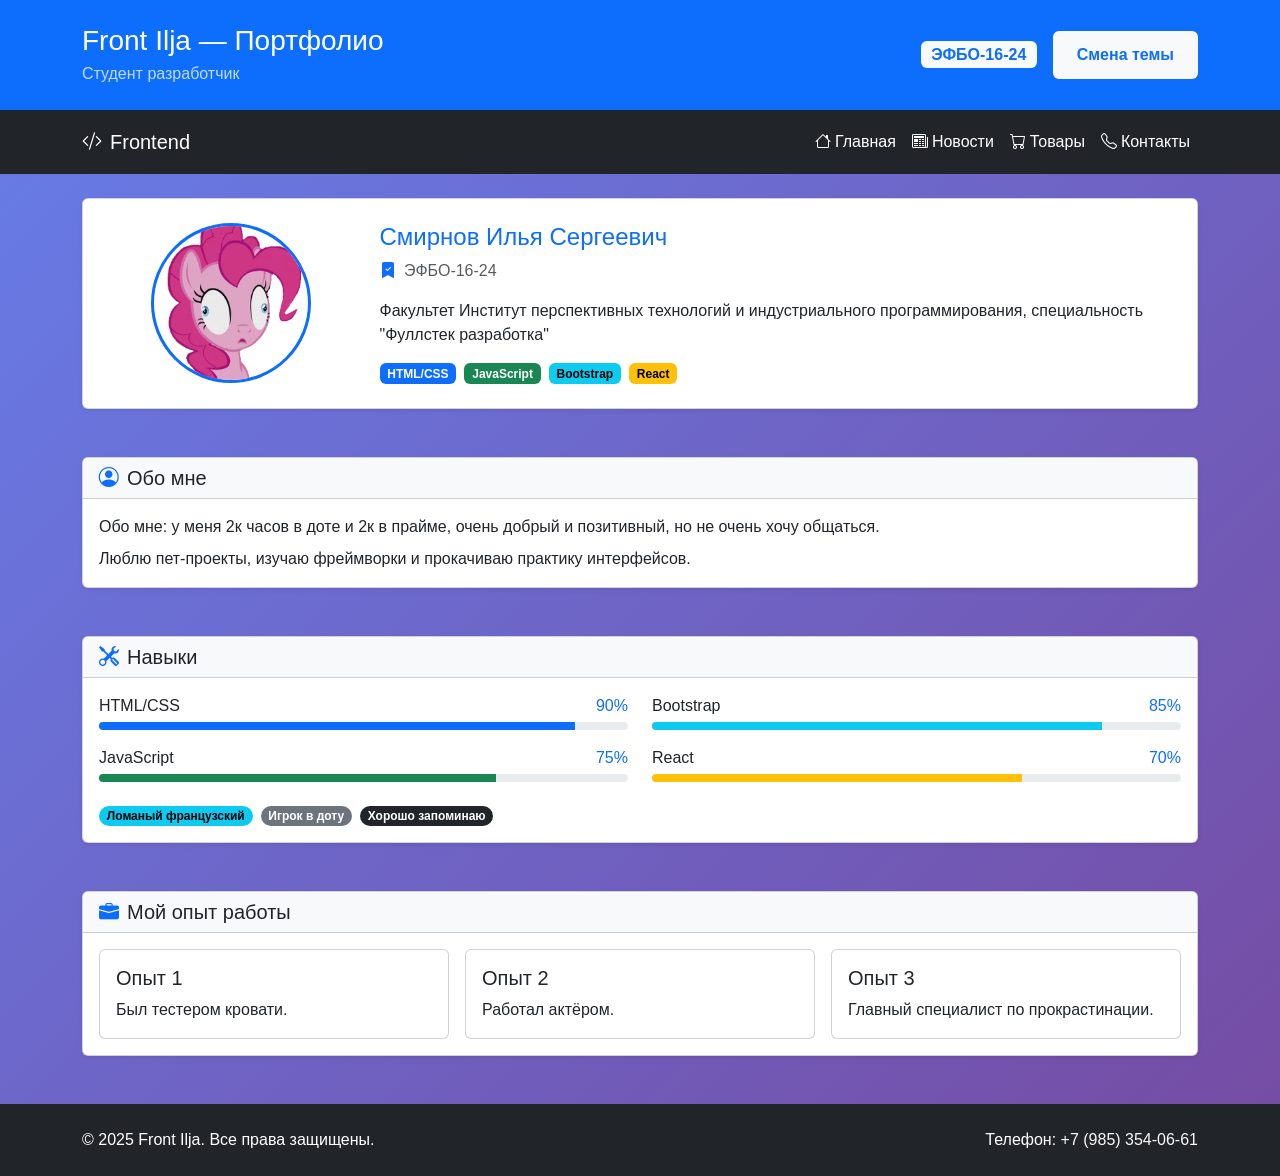
==== commit fc689e2c: "change about info" ====
--- a/index.html
+++ b/index.html
@@ -103,8 +103,8 @@
                   ЭФБО-16-24
                 </p>
                 <p class="mb-3">
-                  Факультет информационных технологий, интересы:
-                  фронтенд-разработка, UX/UI и мобильные интерфейсы.
+                  Факультет Институт перспективных технологий и индустриального
+                  программирования, специальность "Фуллстек разработка"
                 </p>
                 <div class="d-flex flex-wrap gap-2">
                   <span class="badge text-bg-primary">HTML/CSS</span>
